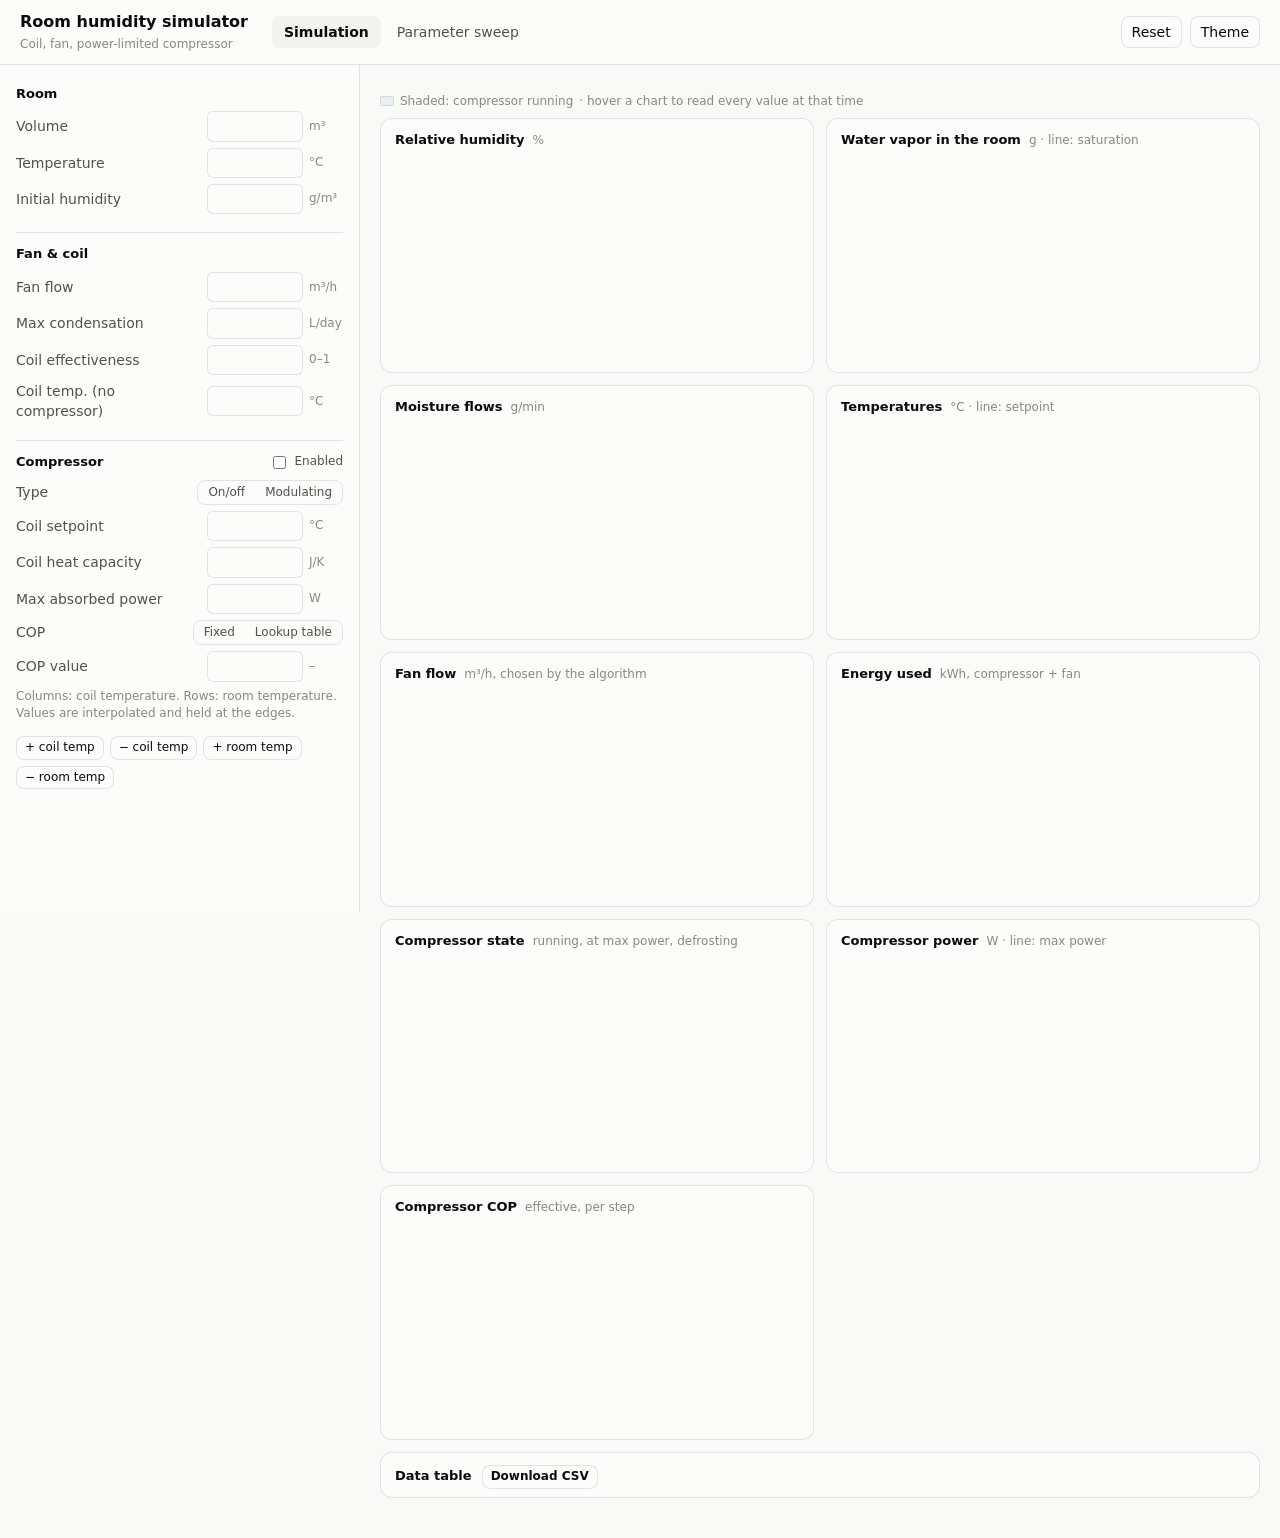
==== webapp/static/index.html @ 8a503b17 "First commit" ====
<!doctype html>
<html lang="en">
<head>
  <meta charset="utf-8">
  <meta name="viewport" content="width=device-width, initial-scale=1">
  <title>Room humidity simulator</title>
  <link rel="icon" href="data:image/svg+xml,%3Csvg xmlns='http://www.w3.org/2000/svg' viewBox='0 0 16 16'%3E%3Cpath d='M8 1C5 6 3 8.5 3 10.5a5 5 0 0 0 10 0C13 8.5 11 6 8 1z' fill='%232a78d6'/%3E%3C/svg%3E">
  <link rel="stylesheet" href="styles.css">
</head>
<body>
<div class="app viz-root">
  <header class="topbar">
    <div class="brand">
      <h1>Room humidity simulator</h1>
      <span class="subtitle">Coil, fan, power-limited compressor</span>
    </div>
    <nav class="tabs" role="tablist">
      <button role="tab" class="tab" id="tab-sim" aria-selected="true" aria-controls="view-sim">Simulation</button>
      <button role="tab" class="tab" id="tab-sweep" aria-selected="false" aria-controls="view-sweep">Parameter sweep</button>
    </nav>
    <div class="topbar-actions">
      <span class="status" id="status" aria-live="polite"></span>
      <button class="ghost" id="reset">Reset</button>
      <button class="ghost" id="theme-toggle" aria-label="Toggle dark mode">Theme</button>
    </div>
  </header>

  <div class="layout">
    <aside class="panel" id="form" aria-label="Scenario">
      <section class="group">
        <h2>Room</h2>
        <label class="field"><span>Volume</span><span class="input-unit"><input type="number" step="any" data-path="room.volume_m3"><em>m³</em></span></label>
        <label class="field"><span>Temperature</span><span class="input-unit"><input type="number" step="any" data-path="room.temperature_c"><em>°C</em></span></label>
        <label class="field"><span>Initial humidity</span><span class="input-unit"><input type="number" step="any" data-path="room.initial_humidity_gm3"><em>g/m³</em></span></label>
        <p class="hint" id="hint-rh"></p>
      </section>

      <section class="group">
        <h2>Fan &amp; coil</h2>
        <label class="field"><span>Fan flow</span><span class="input-unit"><input type="number" step="any" data-path="fan.flow_rate_m3_per_h"><em>m³/h</em></span></label>
        <label class="field" title="Upper limit on condensate removal; the actual rate follows from coil temperature, airflow and room humidity"><span>Max condensation</span><span class="input-unit"><input type="number" step="any" min="0" data-path="coil.max_condensation_l_per_day"><em>L/day</em></span></label>
        <label class="field"><span>Coil effectiveness</span><span class="input-unit"><input type="number" step="0.01" min="0" max="1" data-path="coil.effectiveness"><em>0–1</em></span></label>
        <label class="field"><span>Coil temp. (no compressor)</span><span class="input-unit"><input type="number" step="any" data-path="coil.surface_temperature_c"><em>°C</em></span></label>
      </section>

      <section class="group">
        <div class="group-head">
          <h2>Compressor</h2>
          <label class="switch"><input type="checkbox" data-path="compressor.enabled"><span>Enabled</span></label>
        </div>
        <div id="compressor-fields">
          <div class="field">
            <span>Type</span>
            <div class="segmented" role="radiogroup" aria-label="Compressor type">
              <label><input type="radio" name="comp_mode" value="on_off" data-path="compressor.mode"><span>On/off</span></label>
              <label><input type="radio" name="comp_mode" value="modulating" data-path="compressor.mode"><span>Modulating</span></label>
            </div>
          </div>
          <p class="hint" id="comp-mode-hint"></p>
          <label class="field" id="setpoint-field"><span>Coil setpoint</span><span class="input-unit"><input type="number" step="any" data-path="compressor.setpoint_temperature_c"><em>°C</em></span></label>
          <label class="field" id="coil-mass-field"><span>Coil heat capacity</span><span class="input-unit"><input type="number" step="any" data-path="compressor.coil_heat_capacity_j_per_k"><em>J/K</em></span></label>
          <label class="field"><span>Max absorbed power</span><span class="input-unit"><input type="number" step="any" data-path="compressor.max_power_w"><em>W</em></span></label>
          <div class="field">
            <span>COP</span>
            <div class="segmented" role="radiogroup" aria-label="COP mode">
              <label><input type="radio" name="cop_mode" value="fixed" data-path="compressor.cop_mode"><span>Fixed</span></label>
              <label><input type="radio" name="cop_mode" value="table" data-path="compressor.cop_mode"><span>Lookup table</span></label>
            </div>
          </div>
          <label class="field" id="cop-fixed"><span>COP value</span><span class="input-unit"><input type="number" step="any" data-path="compressor.cop"><em>–</em></span></label>
          <div id="cop-table-editor" class="cop-editor">
            <p class="hint">Columns: coil temperature. Rows: room temperature. Values are interpolated and held at the edges.</p>
            <div class="table-scroll"><table class="grid" id="cop-grid"></table></div>
            <div class="row-actions">
              <button class="small" data-cop="add-col">+ coil temp</button>
              <button class="small" data-cop="del-col">− coil temp</button>
              <button class="small" data-cop="add-row">+ room temp</button>
              <button class="small" data-cop="del-row">− room temp</button>
            </div>
            <div class="chart mini-chart" id="cop-chart" aria-label="COP curves"></div>
          </div>
          <div class="defrost-block">
            <div class="group-head sub">
              <h3>Frost &amp; defrost</h3>
              <label class="switch"><input type="checkbox" data-path="compressor.defrost.enabled"><span>Enabled</span></label>
            </div>
            <div id="defrost-fields">
              <p class="hint">Below 0 °C the water freezes on the coil and its effectiveness drops. The unit defrosts (compressor off, fan on) when the coil stays below the start temperature for the delay, until it is back above the end temperature.</p>
              <label class="field"><span>Start below / after</span><span class="input-unit pair"><input type="number" step="any" data-path="compressor.defrost.start_below_c"><input type="number" step="any" data-path="compressor.defrost.start_delay_s"><em>°C / s</em></span></label>
              <label class="field"><span>End above</span><span class="input-unit"><input type="number" step="any" data-path="compressor.defrost.end_above_c"><em>°C</em></span></label>
              <label class="field"><span>Duration min / max</span><span class="input-unit pair"><input type="number" step="any" data-path="compressor.defrost.min_duration_s"><input type="number" step="any" data-path="compressor.defrost.max_duration_s"><em>s</em></span></label>
              <label class="field"><span>Frost halving the coil</span><span class="input-unit"><input type="number" step="any" data-path="compressor.defrost.frost_halving_g"><em>g</em></span></label>
              <label class="field"><span>Melt re-evaporated</span><span class="input-unit"><input type="number" step="any" data-path="compressor.defrost.reevaporation_pct"><em>%</em></span></label>
            </div>
          </div>
          <div id="schedule-block">
            <h3>On / off schedule</h3>
            <div id="events" class="list"></div>
            <button class="small" id="add-event">+ event</button>
          </div>
        </div>
      </section>

      <section class="group" id="control-group">
        <div class="group-head">
          <h2>Control</h2>
          <div class="segmented" role="radiogroup" aria-label="Control mode">
            <label><input type="radio" name="control_mode" value="schedule" data-path="control.mode"><span>Schedule</span></label>
            <label><input type="radio" name="control_mode" value="controller" data-path="control.mode"><span>Algorithm</span></label>
          </div>
        </div>
        <p class="hint" id="control-mode-hint"></p>
        <div id="control-fields">
          <label class="field"><span>Algorithm</span><select id="ctrl-select" aria-label="Algorithm"></select></label>
          <p class="hint doc" id="ctrl-doc"></p>
          <div id="ctrl-params"></div>
          <label class="field"><span>Compare with</span><select id="cmp-select" aria-label="Compare with"></select></label>
          <div id="cmp-params"></div>
          <div class="row-actions"><button class="small" id="reload-ctrl">Reload algorithms</button></div>
          <p class="hint">Your algorithms: any class with a <code>step()</code> in <code>controllers/*.py</code>. Edit the file and press Reload.</p>

          <h3>Comfort band (KPIs)</h3>
          <label class="field"><span>Target RH</span><span class="input-unit"><input type="number" step="any" data-path="control.band.target_pct"><em>%</em></span></label>
          <label class="field"><span>Band low / high</span><span class="input-unit pair"><input type="number" step="any" data-path="control.band.low_pct"><input type="number" step="any" data-path="control.band.high_pct"><em>%</em></span></label>

          <h3>Fan speeds</h3>
          <div id="fan-speeds" class="list"></div>
          <div class="row-actions"><button class="small" id="add-speed">+ speed</button></div>

          <h3>Compressor protection</h3>
          <label class="field"><span>Min on time</span><span class="input-unit"><input type="number" step="any" data-path="control.protection.min_on_s"><em>s</em></span></label>
          <label class="field"><span>Min off time</span><span class="input-unit"><input type="number" step="any" data-path="control.protection.min_off_s"><em>s</em></span></label>

          <h3>RH sensor</h3>
          <label class="field"><span>Noise (std. dev.)</span><span class="input-unit"><input type="number" step="any" data-path="control.sensor.noise_std_pct"><em>%</em></span></label>
          <label class="field"><span>Resolution</span><span class="input-unit"><input type="number" step="any" data-path="control.sensor.resolution_pct"><em>%</em></span></label>
          <label class="field"><span>Time constant</span><span class="input-unit"><input type="number" step="any" data-path="control.sensor.time_constant_s"><em>s</em></span></label>
          <label class="field"><span>Noise seed</span><span class="input-unit"><input type="number" step="1" data-path="control.sensor.seed"><em>–</em></span></label>
        </div>
      </section>

      <section class="group">
        <h2>Moisture sources</h2>
        <div id="disturbances" class="list"></div>
        <div class="row-actions">
          <button class="small" id="add-person">+ person</button>
          <button class="small" id="add-kettle">+ boiling water</button>
          <button class="small" id="add-window">+ open window</button>
        </div>
        <p class="hint">Typical: person 0.015 g/s, kettle 0.2–0.5 g/s. Open window: tilted 30–100 m³/h, wide open 200–1000 m³/h; it brings the room toward the outdoor humidity (dries it with cold air, humidifies it in muggy weather) and the gusts make the airflow vary randomly but reproducibly. Leave "until" empty to keep it to the end.</p>
      </section>

      <section class="group">
        <h2>Simulation</h2>
        <label class="field"><span>Duration</span><span class="input-unit"><input type="number" step="any" data-path="duration_min"><em>min</em></span></label>
        <label class="field"><span>Time step</span><span class="input-unit"><input type="number" step="any" data-path="time_step_s"><em>s</em></span></label>
      </section>
      <p class="error" id="error" role="alert" hidden></p>
    </aside>

    <main class="content">
      <section id="view-sim" role="tabpanel" aria-labelledby="tab-sim">
        <div class="tiles" id="tiles"></div>
        <div class="card compare-card" id="kpi-compare" hidden>
          <div class="table-scroll"><table class="data kpi" id="kpi-table"></table></div>
        </div>
        <p class="legend-note"><span class="band-key"></span><span id="band-note">Shaded: compressor running</span> · hover a chart to read every value at that time</p>
        <div class="charts">
          <figure class="card"><figcaption><h3>Relative humidity</h3><span>%</span></figcaption><div class="chart" id="c-rh"></div></figure>
          <figure class="card"><figcaption><h3>Water vapor in the room</h3><span>g · line: saturation</span><b class="only-a" hidden>A only</b></figcaption><div class="chart" id="c-abs"></div></figure>
          <figure class="card"><figcaption><h3>Moisture flows</h3><span>g/min</span><b class="only-a" hidden>A only</b></figcaption><div class="chart" id="c-flow"></div></figure>
          <figure class="card"><figcaption><h3>Temperatures</h3><span>°C · line: setpoint</span><b class="only-a" hidden>A only</b></figcaption><div class="chart" id="c-temp"></div></figure>
          <figure class="card controller-only"><figcaption><h3>Fan flow</h3><span>m³/h, chosen by the algorithm</span></figcaption><div class="chart" id="c-fan"></div></figure>
          <figure class="card controller-only"><figcaption><h3>Energy used</h3><span>kWh, compressor + fan</span></figcaption><div class="chart" id="c-energy"></div></figure>
          <figure class="card"><figcaption><h3>Compressor state</h3><span>running, at max power, defrosting</span></figcaption><div class="chart lanes-chart" id="c-state"></div></figure>
          <figure class="card"><figcaption><h3>Compressor power</h3><span>W · line: max power</span></figcaption><div class="chart" id="c-power"></div></figure>
          <figure class="card"><figcaption><h3>Compressor COP</h3><span>effective, per step</span><b class="only-a" hidden>A only</b></figcaption><div class="chart" id="c-cop"></div></figure>
        </div>
        <details class="card table-card">
          <summary>Data table <button class="small" id="download-csv">Download CSV</button></summary>
          <div class="table-scroll tall"><table class="data" id="data-table"></table></div>
        </details>
      </section>

      <section id="view-sweep" role="tabpanel" aria-labelledby="tab-sweep" hidden>
        <div class="filters">
          <label class="field inline"><span>Vary</span><select id="sweep-param"></select></label>
          <label class="field inline"><span>From</span><input type="number" step="any" id="sweep-from"></label>
          <label class="field inline"><span>To</span><input type="number" step="any" id="sweep-to"></label>
          <label class="field inline"><span>Points</span><input type="number" min="2" max="25" id="sweep-points" value="12"></label>
          <label class="field inline"><span>Show</span><select id="sweep-metric"></select></label>
          <button class="primary" id="sweep-run">Run sweep</button>
        </div>
        <p class="hint">Runs the scenario on the left once per value; everything else stays as configured.</p>
        <figure class="card wide"><figcaption><h3 id="sweep-title">Sweep</h3><span id="sweep-sub"></span></figcaption><div class="chart tall" id="c-sweep"></div></figure>
        <div class="card"><div class="table-scroll"><table class="data" id="sweep-table"></table></div></div>
      </section>
    </main>
  </div>
  <div class="tooltip" id="tooltip" role="status" hidden></div>
</div>
<script src="charts.js"></script>
<script src="app.js"></script>
</body>
</html>
---- webapp/static/styles.css ----
/* Tokens: reference data-viz palette (validated: 3 series, all pairs, both modes). */
.viz-root {
  color-scheme: light;
  --page: #f9f9f7;
  --surface-1: #fcfcfb;
  --surface-2: #f3f2ef;
  --text-primary: #0b0b0b;
  --text-secondary: #52514e;
  --text-muted: #898781;
  --grid: #e1e0d9;
  --axis: #c3c2b7;
  --border: rgba(11, 11, 11, 0.10);
  --band: rgba(42, 120, 214, 0.07);
  --ref: #898781;
  --series-1: #2a78d6;
  --series-2: #eb6834;
  --series-3: #1baf7a;
  --seq-1: #86b6ef; --seq-2: #5598e7; --seq-3: #2a78d6; --seq-4: #1c5cab; --seq-5: #104281;
  --critical: #d03b3b;
  --accent: #2a78d6;
  --focus: rgba(42, 120, 214, 0.35);
}
@media (prefers-color-scheme: dark) {
  :root:where(:not([data-theme="light"])) .viz-root {
    color-scheme: dark;
    --page: #0d0d0d; --surface-1: #1a1a19; --surface-2: #232321;
    --text-primary: #f0efec; --text-secondary: #c3c2b7; --text-muted: #898781;
    --grid: #2c2c2a; --axis: #383835; --border: rgba(255, 255, 255, 0.10);
    --band: rgba(57, 135, 229, 0.10); --ref: #898781;
    --series-1: #3987e5; --series-2: #d95926; --series-3: #199e70;
    --seq-1: #184f95; --seq-2: #1c5cab; --seq-3: #2a78d6; --seq-4: #5598e7; --seq-5: #9ec5f4;
    --accent: #3987e5; --focus: rgba(57, 135, 229, 0.45);
  }
}
:root[data-theme="dark"] .viz-root {
  color-scheme: dark;
  --page: #0d0d0d; --surface-1: #1a1a19; --surface-2: #232321;
  --text-primary: #f0efec; --text-secondary: #c3c2b7; --text-muted: #898781;
  --grid: #2c2c2a; --axis: #383835; --border: rgba(255, 255, 255, 0.10);
  --band: rgba(57, 135, 229, 0.10); --ref: #898781;
  --series-1: #3987e5; --series-2: #d95926; --series-3: #199e70;
  --seq-1: #184f95; --seq-2: #1c5cab; --seq-3: #2a78d6; --seq-4: #5598e7; --seq-5: #9ec5f4;
  --accent: #3987e5; --focus: rgba(57, 135, 229, 0.45);
}

* { box-sizing: border-box; }
[hidden] { display: none !important; }
html, body { margin: 0; height: 100%; }
body { font: 14px/1.45 system-ui, -apple-system, "Segoe UI", sans-serif; }
.app { min-height: 100%; background: var(--page); color: var(--text-primary); }
h1, h2, h3 { margin: 0; font-weight: 600; }
button, input, select { font: inherit; color: inherit; }

/* Top bar */
.topbar {
  position: sticky; top: 0; z-index: 5;
  display: flex; flex-wrap: wrap; align-items: center; gap: 8px 24px;
  padding: 10px 20px; background: var(--surface-1); border-bottom: 1px solid var(--border);
}
.brand h1 { font-size: 16px; }
.brand .subtitle { color: var(--text-muted); font-size: 12px; }
.tabs { display: flex; gap: 4px; }
.tab {
  border: 0; background: none; padding: 6px 12px; border-radius: 8px; cursor: pointer;
  color: var(--text-secondary);
}
.tab[aria-selected="true"] { background: var(--surface-2); color: var(--text-primary); font-weight: 600; }
.topbar-actions { margin-left: auto; display: flex; align-items: center; gap: 8px; }
.status { color: var(--text-muted); font-size: 12px; font-variant-numeric: tabular-nums; }

button.ghost, button.small, button.primary {
  border: 1px solid var(--border); background: var(--surface-1); border-radius: 8px;
  padding: 5px 10px; cursor: pointer;
}
button.small { padding: 2px 8px; font-size: 12px; }
button.primary { background: var(--accent); color: #fff; border-color: transparent; font-weight: 600; }
button:hover { filter: brightness(0.97); }
button:focus-visible, input:focus-visible, select:focus-visible, .chart:focus-visible {
  outline: 2px solid var(--focus); outline-offset: 1px;
}

/* Layout */
.layout { display: grid; grid-template-columns: 360px 1fr; min-height: calc(100vh - 53px); }
.panel {
  background: var(--surface-1); border-right: 1px solid var(--border);
  padding: 8px 16px 32px; overflow-y: auto; max-height: calc(100vh - 53px); position: sticky; top: 53px;
}
.content { padding: 16px 20px 40px; min-width: 0; }
@media (max-width: 900px) {
  .topbar { position: static; }
  .layout { grid-template-columns: 1fr; min-height: 0; }
  .panel { position: static; max-height: none; border-right: 0; border-bottom: 1px solid var(--border); }
}
@media (max-width: 560px) {
  .topbar { padding: 8px 12px; gap: 6px 12px; }
  .brand .subtitle, .status { display: none; }
  .topbar-actions { margin-left: auto; }
  .content { padding: 12px; }
  .panel { padding: 4px 12px 20px; }
}

/* Form */
.group { padding: 12px 0; border-bottom: 1px solid var(--border); }
.group:last-of-type { border-bottom: 0; }
.group h2 { font-size: 13px; margin-bottom: 8px; }
.group h3 { font-size: 12px; color: var(--text-secondary); margin: 12px 0 6px; }
.group-head { display: flex; justify-content: space-between; align-items: center; margin-bottom: 8px; }
.group-head h2 { margin: 0; }
.field { display: flex; justify-content: space-between; align-items: center; gap: 8px; margin: 6px 0; }
.field > span:first-child { color: var(--text-secondary); }
.field.inline { margin: 0; gap: 6px; }
.input-unit { display: inline-flex; align-items: center; gap: 6px; }
.input-unit em { font-style: normal; color: var(--text-muted); font-size: 12px; min-width: 34px; }
input[type="number"], select {
  width: 96px; padding: 4px 6px; border: 1px solid var(--border); border-radius: 6px;
  background: var(--surface-1); font-variant-numeric: tabular-nums; text-align: right;
}
select { width: auto; text-align: left; }
input.invalid { border-color: var(--critical); box-shadow: 0 0 0 2px rgba(208, 59, 59, 0.15); }
.hint { color: var(--text-muted); font-size: 12px; margin: 6px 0 0; }
.error {
  margin: 12px 0 0; padding: 8px 10px; border-radius: 8px; font-size: 12px;
  background: rgba(208, 59, 59, 0.10); border: 1px solid rgba(208, 59, 59, 0.35);
}
.error::before { content: "⚠ "; color: var(--critical); }
.switch { display: inline-flex; gap: 6px; align-items: center; color: var(--text-secondary); font-size: 12px; }
.segmented { display: inline-flex; border: 1px solid var(--border); border-radius: 8px; overflow: hidden; }
.segmented label { cursor: pointer; }
.segmented input { position: absolute; opacity: 0; pointer-events: none; }
.segmented span { display: block; padding: 3px 10px; font-size: 12px; color: var(--text-secondary); }
.segmented input:checked + span { background: var(--surface-2); color: var(--text-primary); font-weight: 600; }
.segmented input:focus-visible + span { outline: 2px solid var(--focus); }
.row-actions { display: flex; flex-wrap: wrap; gap: 6px; margin-top: 8px; }

.list { display: grid; gap: 6px; }
.list-row {
  display: flex; flex-wrap: wrap; align-items: center; gap: 6px 10px; padding: 6px 8px; border-radius: 8px;
  background: var(--surface-2);
}
.list-row select { flex: 1 1 auto; }
.list-row input[type="number"] { width: 64px; }
.list-row .mini { display: inline-flex; align-items: center; gap: 4px; }
.list-row .tag { font-size: 12px; color: var(--text-secondary); }
.list-row .mini { font-size: 11px; color: var(--text-muted); }
.list-row button { border: 0; background: none; cursor: pointer; color: var(--text-muted); padding: 2px 4px; }
.list-row button:hover { color: var(--critical); }
.list-row > button { margin-left: auto; }

/* COP grid */
.cop-editor { margin-top: 4px; }
.table-scroll { overflow-x: auto; }
.table-scroll.tall { max-height: 360px; overflow-y: auto; }
table.grid { border-collapse: separate; border-spacing: 2px; margin-top: 6px; }
table.grid input { width: 46px; padding: 2px 3px; font-size: 12px; }
table.grid th { font-weight: 400; font-size: 11px; color: var(--text-muted); }
table.grid input.axis { background: var(--surface-2); font-weight: 600; }
table.grid th.axis-caption { font-weight: 600; text-align: left; white-space: nowrap; }
.chart.mini-chart { height: 190px; margin-top: 8px; }

/* Content */
.tiles { display: grid; grid-template-columns: repeat(auto-fit, minmax(128px, 1fr)); gap: 10px; }
.tile { background: var(--surface-1); border: 1px solid var(--border); border-radius: 12px; padding: 10px 12px; }
.tile .label { color: var(--text-secondary); font-size: 12px; }
.tile .value { font-size: 19px; font-weight: 600; margin-top: 2px; white-space: nowrap; }
.tile .sub { color: var(--text-muted); font-size: 12px; }
.legend-note { color: var(--text-muted); font-size: 12px; margin: 12px 0 8px; display: flex; align-items: center; gap: 6px; }
.band-key { width: 14px; height: 10px; border-radius: 2px; background: var(--band); border: 1px solid var(--border); }
.charts { display: grid; grid-template-columns: repeat(auto-fit, minmax(min(380px, 100%), 1fr)); gap: 12px; }
.card { margin: 0; background: var(--surface-1); border: 1px solid var(--border); border-radius: 12px; padding: 12px 14px 8px; }
.card.wide { margin-top: 12px; }
figcaption { display: flex; align-items: baseline; gap: 8px; margin-bottom: 4px; }
figcaption h3 { font-size: 13px; }
figcaption span { color: var(--text-muted); font-size: 12px; }
.chart { height: 210px; position: relative; transition: opacity 0.15s; }
.chart.tall { height: 340px; }
.loading .chart { opacity: 0.55; }
.table-card { margin-top: 12px; }
.table-card summary { cursor: pointer; font-weight: 600; font-size: 13px; display: flex; align-items: center; gap: 10px; }
table.data { border-collapse: collapse; width: 100%; font-size: 12px; font-variant-numeric: tabular-nums; margin-top: 8px; }
table.data th, table.data td { padding: 4px 8px; text-align: right; border-bottom: 1px solid var(--grid); white-space: nowrap; }
table.data th { position: sticky; top: 0; background: var(--surface-1); color: var(--text-secondary); font-weight: 600; }
.filters { display: flex; flex-wrap: wrap; align-items: center; gap: 12px; }

/* Chart internals */
.chart svg { display: block; overflow: visible; }
.chart .grid-line { stroke: var(--grid); stroke-width: 1; }
.chart .axis-line { stroke: var(--axis); stroke-width: 1; }
.chart .tick { fill: var(--text-muted); font-size: 11px; font-variant-numeric: tabular-nums; }
.chart .axis-title { fill: var(--text-muted); font-size: 11px; }
.chart .series { fill: none; stroke-width: 2; stroke-linejoin: round; stroke-linecap: round; }
.chart .ref { stroke: var(--ref); stroke-width: 1; }
.chart .ref-label, .chart .end-label { fill: var(--text-secondary); font-size: 11px; }
.chart .band { fill: var(--band); }
.chart .crosshair { stroke: var(--text-muted); stroke-width: 1; }
.chart .dot { stroke: var(--surface-1); stroke-width: 2; }
.chart .legend { display: flex; flex-wrap: wrap; gap: 12px; font-size: 12px; color: var(--text-secondary); margin: 0 0 2px; }
.chart .legend i { display: inline-block; width: 14px; height: 2px; border-radius: 1px; vertical-align: middle; margin-right: 5px; }
.chart .empty { position: absolute; inset: 0; display: grid; place-items: center; color: var(--text-muted); font-size: 12px; }

.tooltip {
  position: fixed; z-index: 20; pointer-events: none; min-width: 150px;
  background: var(--surface-1); color: var(--text-primary); border: 1px solid var(--border);
  border-radius: 10px; padding: 8px 10px; font-size: 12px; box-shadow: 0 6px 24px rgba(0, 0, 0, 0.12);
}
.tooltip .t-head { color: var(--text-muted); margin-bottom: 4px; }
.tooltip .t-row { display: flex; align-items: center; gap: 8px; }
.tooltip .t-row i { width: 12px; height: 2px; border-radius: 1px; flex: none; }
.tooltip .t-row b { font-variant-numeric: tabular-nums; }
.tooltip .t-row span { color: var(--text-secondary); }
.tooltip .t-note { color: var(--text-muted); margin-top: 4px; }

/* Control */
.input-unit.pair input { width: 58px; }
.hint.doc { white-space: pre-line; }
.hint code, .legend-note code { font-size: 11px; }
.compare-card { margin-top: 10px; }
table.data.kpi td:first-child, table.data.kpi th:first-child { text-align: left; }
table.data.kpi .better { font-weight: 600; }
table.data.kpi .better::after { content: " ✓"; color: var(--text-secondary); }
.speed-row input[type="text"] { width: 70px; padding: 4px 6px; border: 1px solid var(--border); border-radius: 6px; background: var(--surface-1); }
.param-field input { width: 80px; }

input:disabled, select:disabled { opacity: 0.45; cursor: not-allowed; }
.param-field + .param-field { margin-top: 2px; }
#ctrl-select, #cmp-select { max-width: 200px; }

/* Compressor-state lanes */
.chart.lanes-chart { height: 130px; }
.chart .lane-track { fill: var(--surface-2); }
.chart .lane-on { opacity: 0.4; }
.chart .lane-strong { opacity: 1; }
.chart .legend i.lane-key { width: 14px; height: 10px; border-radius: 2px; background: var(--text-muted); }
.chart .legend i.lane-key.on { opacity: 0.4; }
.chart .lane-mark { fill: var(--text-muted); opacity: 0.6; }
.chart .legend i.lane-key.mark { background: var(--text-muted); opacity: 0.6; }
.group-head.sub { margin: 12px 0 4px; }
.group-head.sub h3 { margin: 0; }
figcaption .only-a { margin-left: auto; font-size: 11px; font-weight: 600; color: var(--text-secondary); background: var(--surface-2); border-radius: 6px; padding: 1px 6px; }
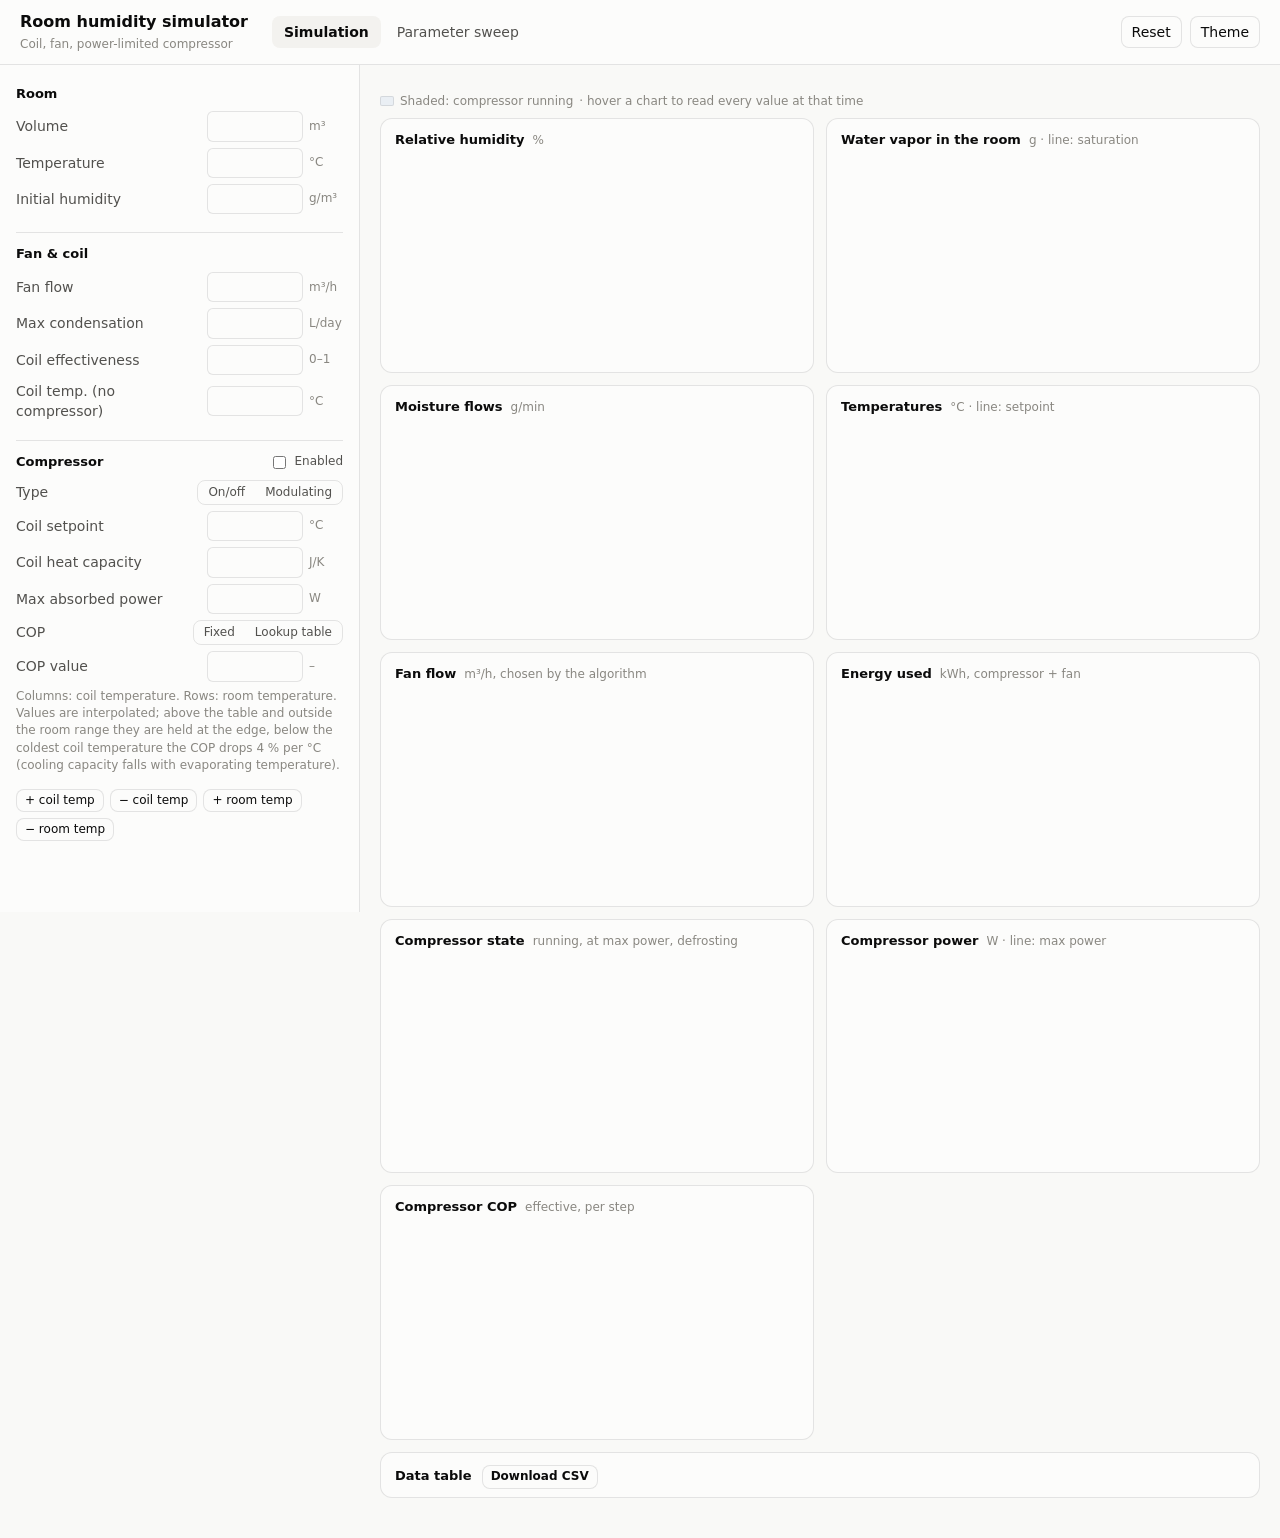
==== commit 3ea8cb65: "Fix COP behaviour" ====
--- a/webapp/static/index.html
+++ b/webapp/static/index.html
@@ -69,7 +69,7 @@
           </div>
           <label class="field" id="cop-fixed"><span>COP value</span><span class="input-unit"><input type="number" step="any" data-path="compressor.cop"><em>–</em></span></label>
           <div id="cop-table-editor" class="cop-editor">
-            <p class="hint">Columns: coil temperature. Rows: room temperature. Values are interpolated and held at the edges.</p>
+            <p class="hint">Columns: coil temperature. Rows: room temperature. Values are interpolated; above the table and outside the room range they are held at the edge, below the coldest coil temperature the COP drops 4 % per °C (cooling capacity falls with evaporating temperature).</p>
             <div class="table-scroll"><table class="grid" id="cop-grid"></table></div>
             <div class="row-actions">
               <button class="small" data-cop="add-col">+ coil temp</button>
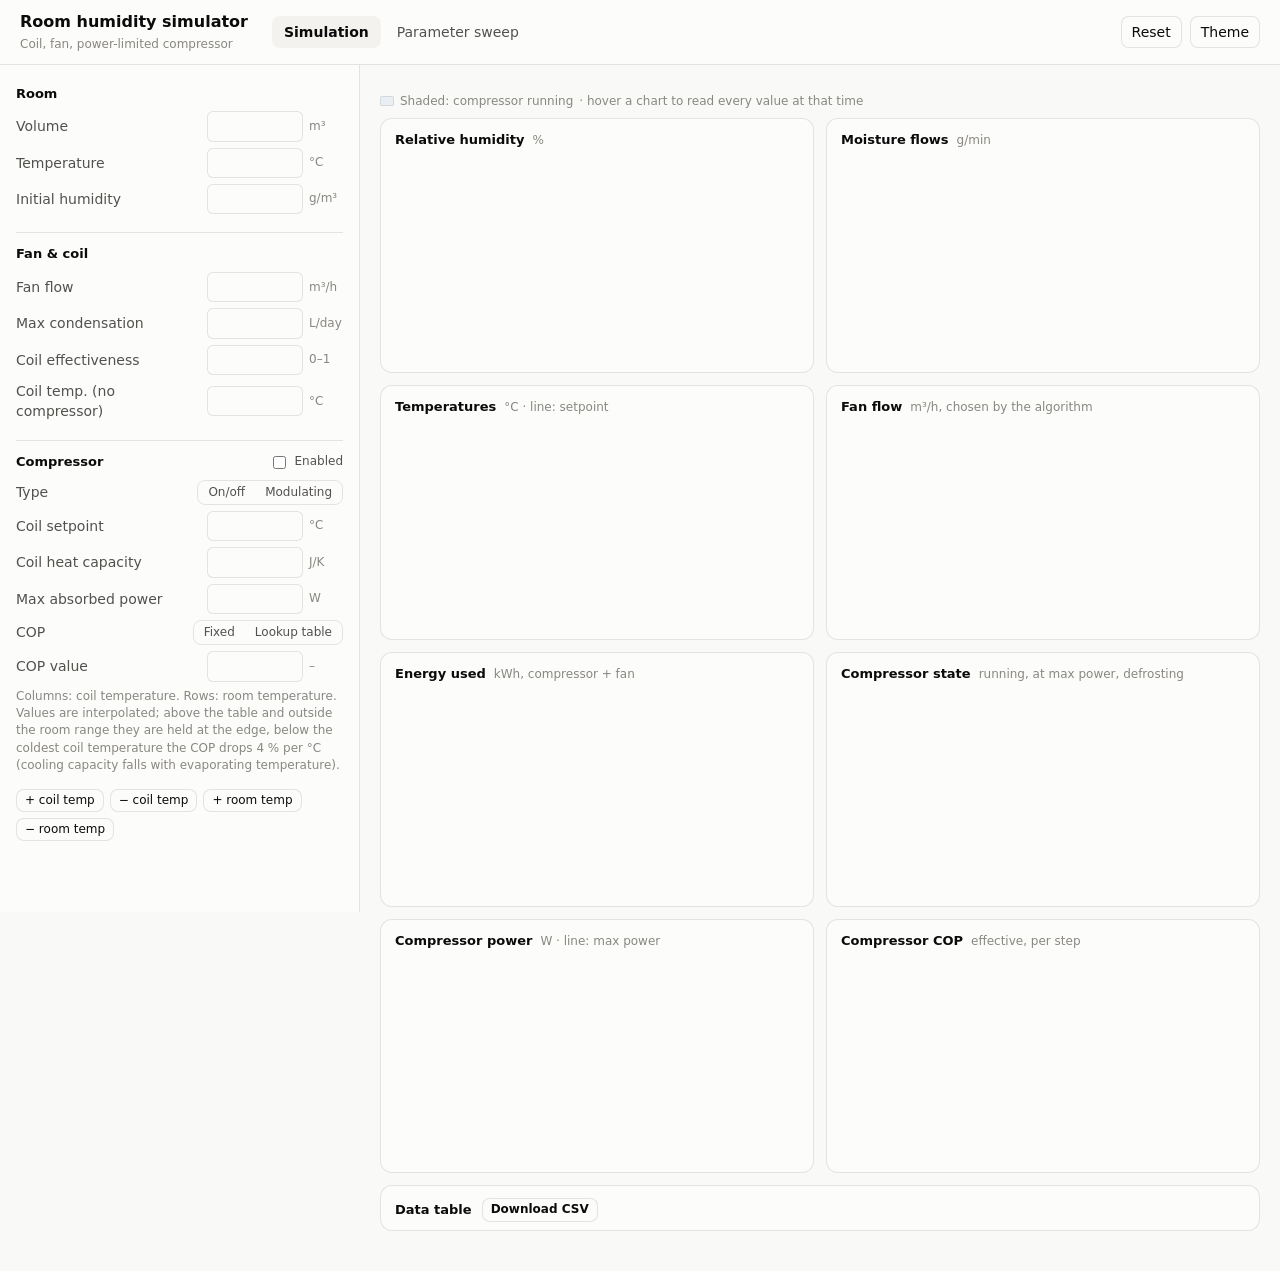
==== commit 59847c99: "Fix COP values" ====
--- a/webapp/static/index.html
+++ b/webapp/static/index.html
@@ -167,7 +167,6 @@
         <p class="legend-note"><span class="band-key"></span><span id="band-note">Shaded: compressor running</span> · hover a chart to read every value at that time</p>
         <div class="charts">
           <figure class="card"><figcaption><h3>Relative humidity</h3><span>%</span></figcaption><div class="chart" id="c-rh"></div></figure>
-          <figure class="card"><figcaption><h3>Water vapor in the room</h3><span>g · line: saturation</span><b class="only-a" hidden>A only</b></figcaption><div class="chart" id="c-abs"></div></figure>
           <figure class="card"><figcaption><h3>Moisture flows</h3><span>g/min</span><b class="only-a" hidden>A only</b></figcaption><div class="chart" id="c-flow"></div></figure>
           <figure class="card"><figcaption><h3>Temperatures</h3><span>°C · line: setpoint</span><b class="only-a" hidden>A only</b></figcaption><div class="chart" id="c-temp"></div></figure>
           <figure class="card controller-only"><figcaption><h3>Fan flow</h3><span>m³/h, chosen by the algorithm</span></figcaption><div class="chart" id="c-fan"></div></figure>
